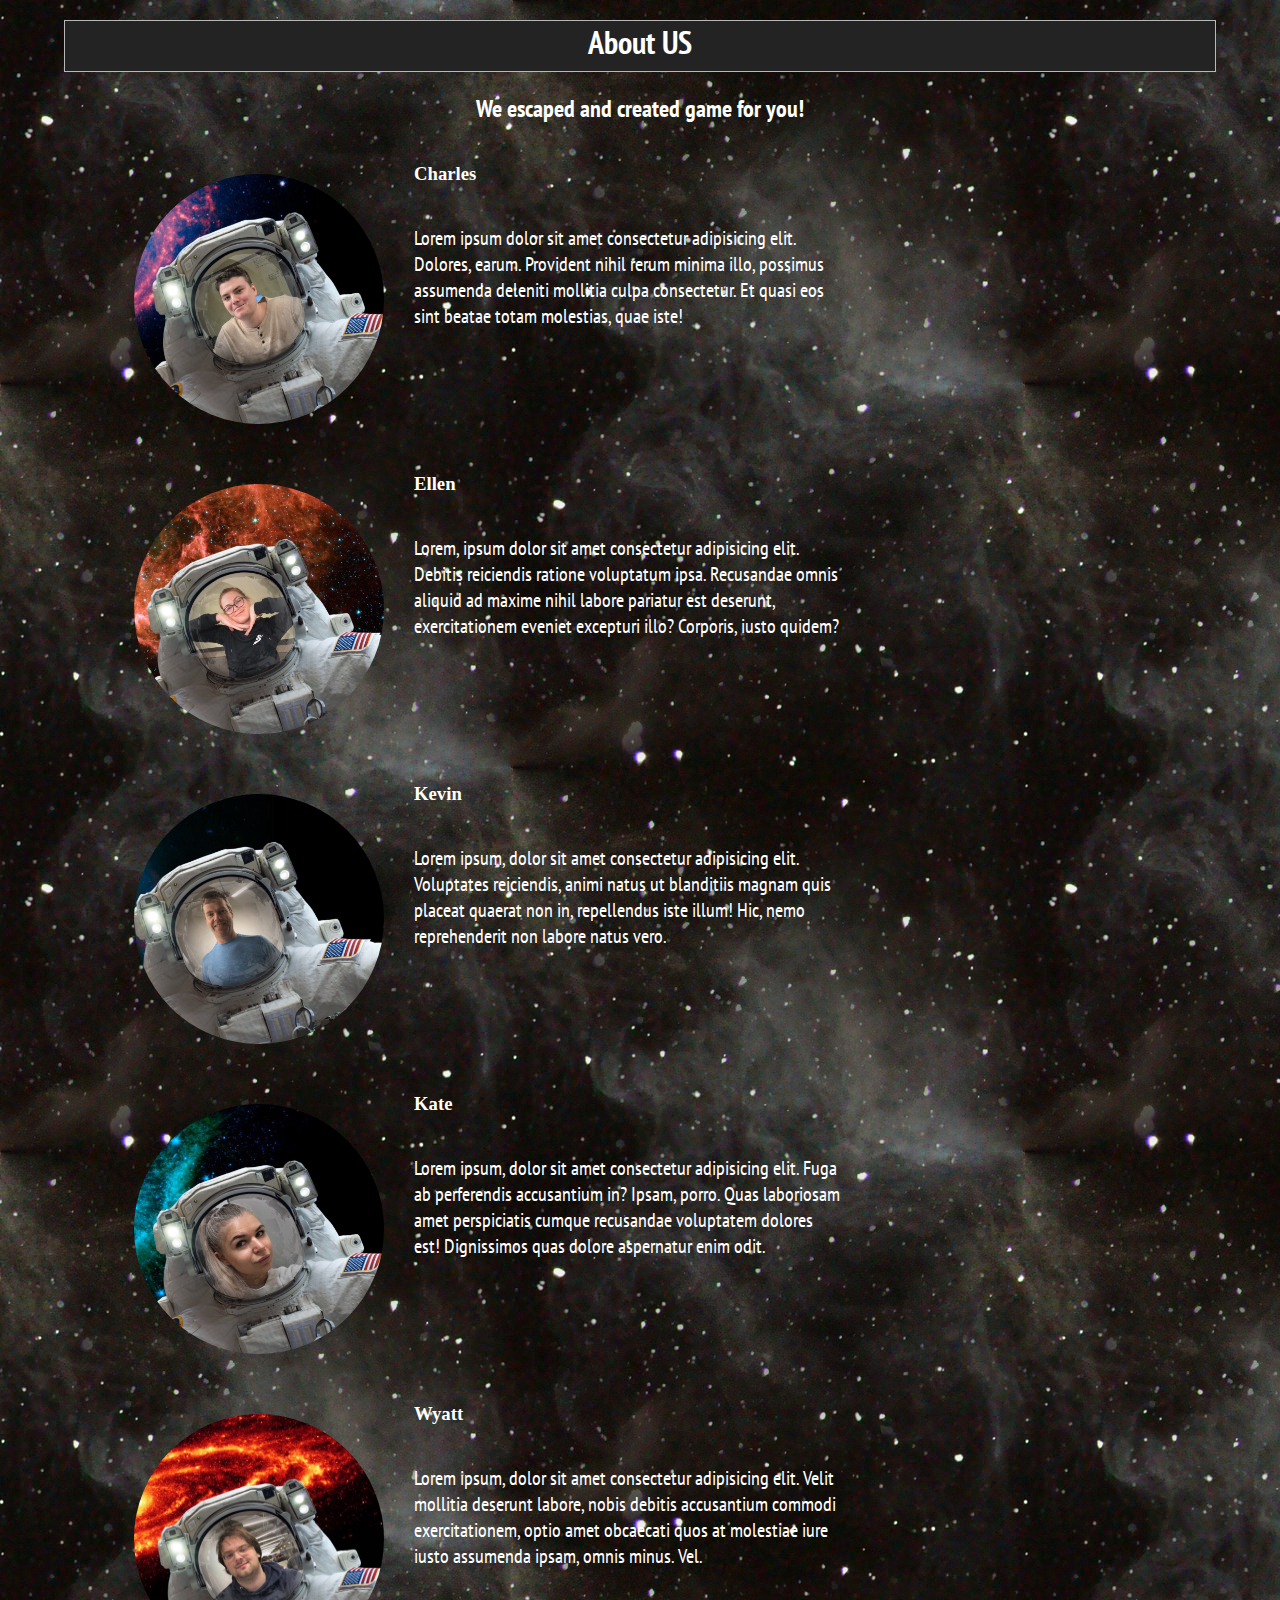
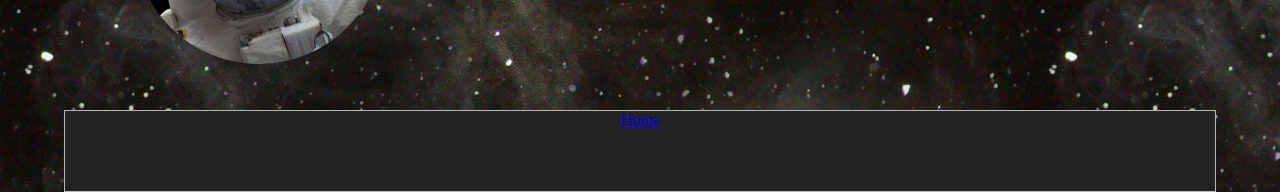
==== aboutUS.html @ b8e60b70 "changed hrefs to index across all html pages" ====
<!DOCTYPE html>
<html>
<head>
    <link rel="stylesheet" href="aboutUS.css">
    <style>
      @import url('https://fonts.googleapis.com/css?family=Amatic+SC|Anton|Athiti|Barlow|Cairo|Courgette|Dancing+Script|Fjalla+One|Kalam|Lobster|Mansalva|Modak|Montserrat+Subrayada|PT+Sans+Narrow|Pacifico|Patrick+Hand|Permanent+Marker|Wire+One|Yellowtail|Zhi+Mang+Xing&display=swap');
    </style>
  <title>About US</title>
  <div id="AboutUs">
    <h1>About US</h1>
    <h2>We escaped and created game for you!</h2>
  </div>
</head>
<ul>
  <li><img src="images/Charles.jpg" alt="Charles">
    <h3>Charles</h3>
  <p>Lorem ipsum dolor sit amet consectetur adipisicing elit. Dolores, earum. Provident nihil rerum minima illo, possimus assumenda deleniti mollitia culpa consectetur. Et quasi eos sint beatae totam molestias, quae iste!</p>
</li>
  <li><img src="images/Ellen.jpg" alt="Ellen">
    <h3>Ellen</h3>
  <p>Lorem, ipsum dolor sit amet consectetur adipisicing elit. Debitis reiciendis ratione voluptatum ipsa. Recusandae omnis aliquid ad maxime nihil labore pariatur est deserunt, exercitationem eveniet excepturi illo? Corporis, iusto quidem?</p>
</li>
  <li><img src="images/Kevin.jpg" alt="Kevin">
    <h3>Kevin</h3>
  <p>Lorem ipsum, dolor sit amet consectetur adipisicing elit. Voluptates reiciendis, animi natus ut blanditiis magnam quis placeat quaerat non in, repellendus iste illum! Hic, nemo reprehenderit non labore natus vero.</p>
</li>
  <li><img src="images/Kate.jpg" alt="Kate">
    <h3>Kate</h3>
  <p>Lorem ipsum, dolor sit amet consectetur adipisicing elit. Fuga ab perferendis accusantium in? Ipsam, porro. Quas laboriosam amet perspiciatis cumque recusandae voluptatem dolores est! Dignissimos quas dolore aspernatur enim odit.</p>
</li>
  <li><img src="images/Wyatt.jpg" alt="Wyatt">
    <h3>Wyatt</h3>
    <p>Lorem ipsum, dolor sit amet consectetur adipisicing elit. Velit mollitia deserunt labore, nobis debitis accusantium commodi exercitationem, optio amet obcaecati quos at molestiae iure iusto assumenda ipsam, omnis minus. Vel.</p>
  </li>
</ul>


<body>
  <footer><a href="index.html">Home</a></footer>
</body>
</html>
---- aboutUS.css ----
body{
  width: 90%;
  margin: 0 auto;
  background-image: url(images/space.png);
}

h1{
  text-align: center;
  border: 1px solid rgb(184, 184, 184);
  height: 50px;
  background: rgb(36, 35, 35);
  color: white;
  margin-top: 20px;
  font-family: 'PT Sans Narrow', sans-serif;
}
h2{
  color: white;
  text-align: center;
  font-family: 'PT Sans Narrow', sans-serif;
    
}
h3{
  color: white;
}
p{
  width: 60%;
  margin-top: 40px ;
  margin-left: 70px;
  color: white;
  font-size: 20px;
  font-family: 'PT Sans Narrow', sans-serif;
 
}
ul li{
  display: inline-block;
}



img{
  width: 250px;
  height: 250px;
  border-radius: 50%;
  padding: 10px;
  margin: 20px;;
  float: left;
}
img:hover{
  -webkit-transform: scale(1.3);
          transform: scale(1.3);
          -webkit-transition: 350ms;
          -webkit-transition: 550ms;
          transition: 550ms;
}


footer{
  text-align: center;
  border: 1px solid rgb(184, 184, 184);
  background-color: rgb(36, 35, 35);
  height: 80px;
  
  
}
button{
  width: 100px;
  height: 30px;
  margin: 25px auto;
  -webkit-transition: 350ms;
  transition: 350ms;
}
button:hover{
  background-color: rgb(78, 78, 78);
  color: white;
  
}
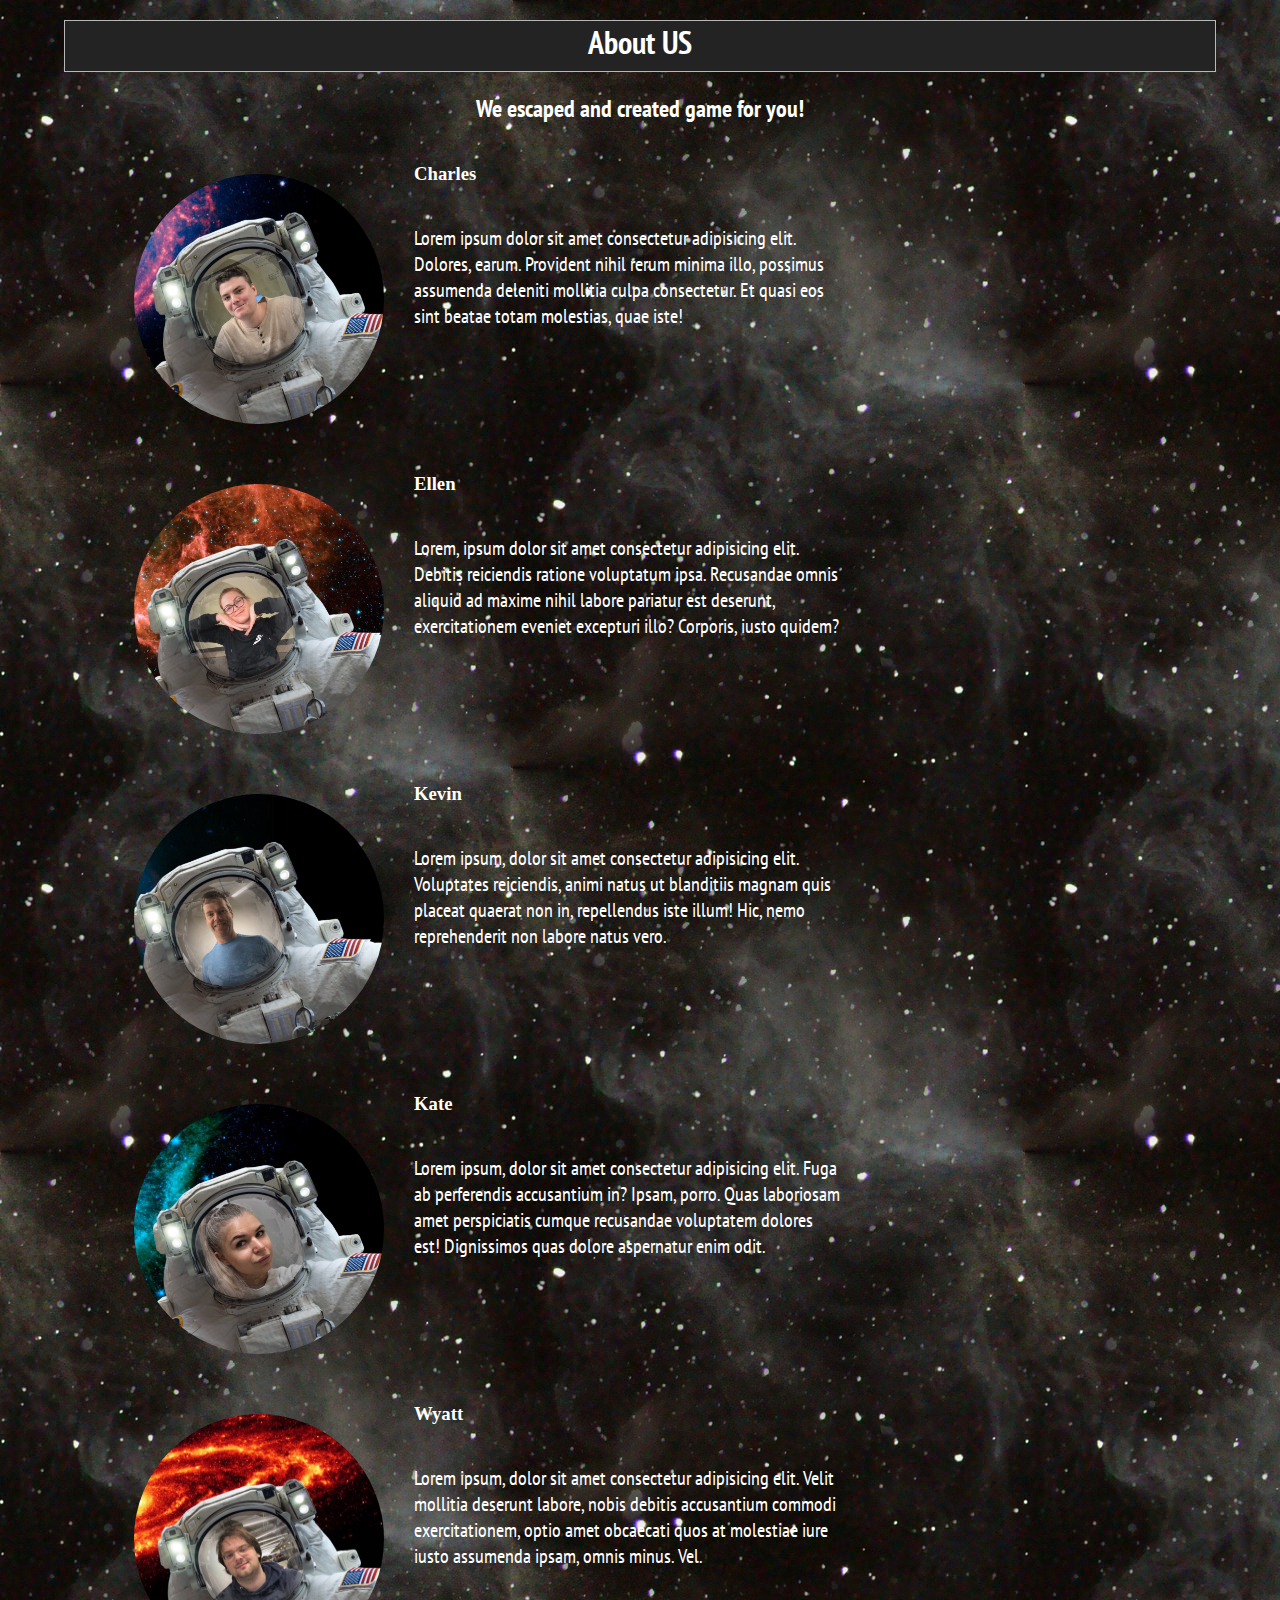
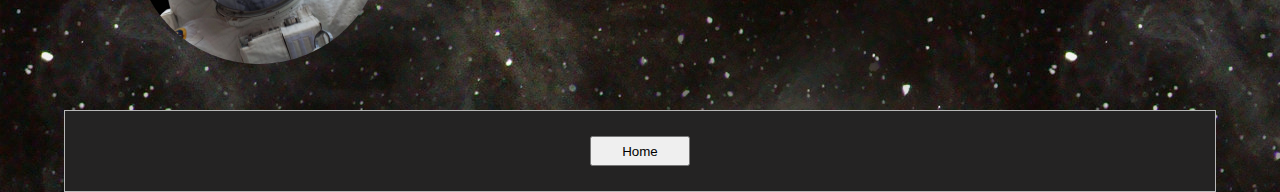
==== commit b6379c4b: "resolving merge conflicts" ====
--- a/aboutUS.html
+++ b/aboutUS.html
@@ -36,6 +36,7 @@
 
 
 <body>
-  <footer><a href="index.html">Home</a></footer>
+  <footer><a href="index.html"><button>Home</button></a></footer>
+  <script src='app.js'> </script>
 </body>
 </html>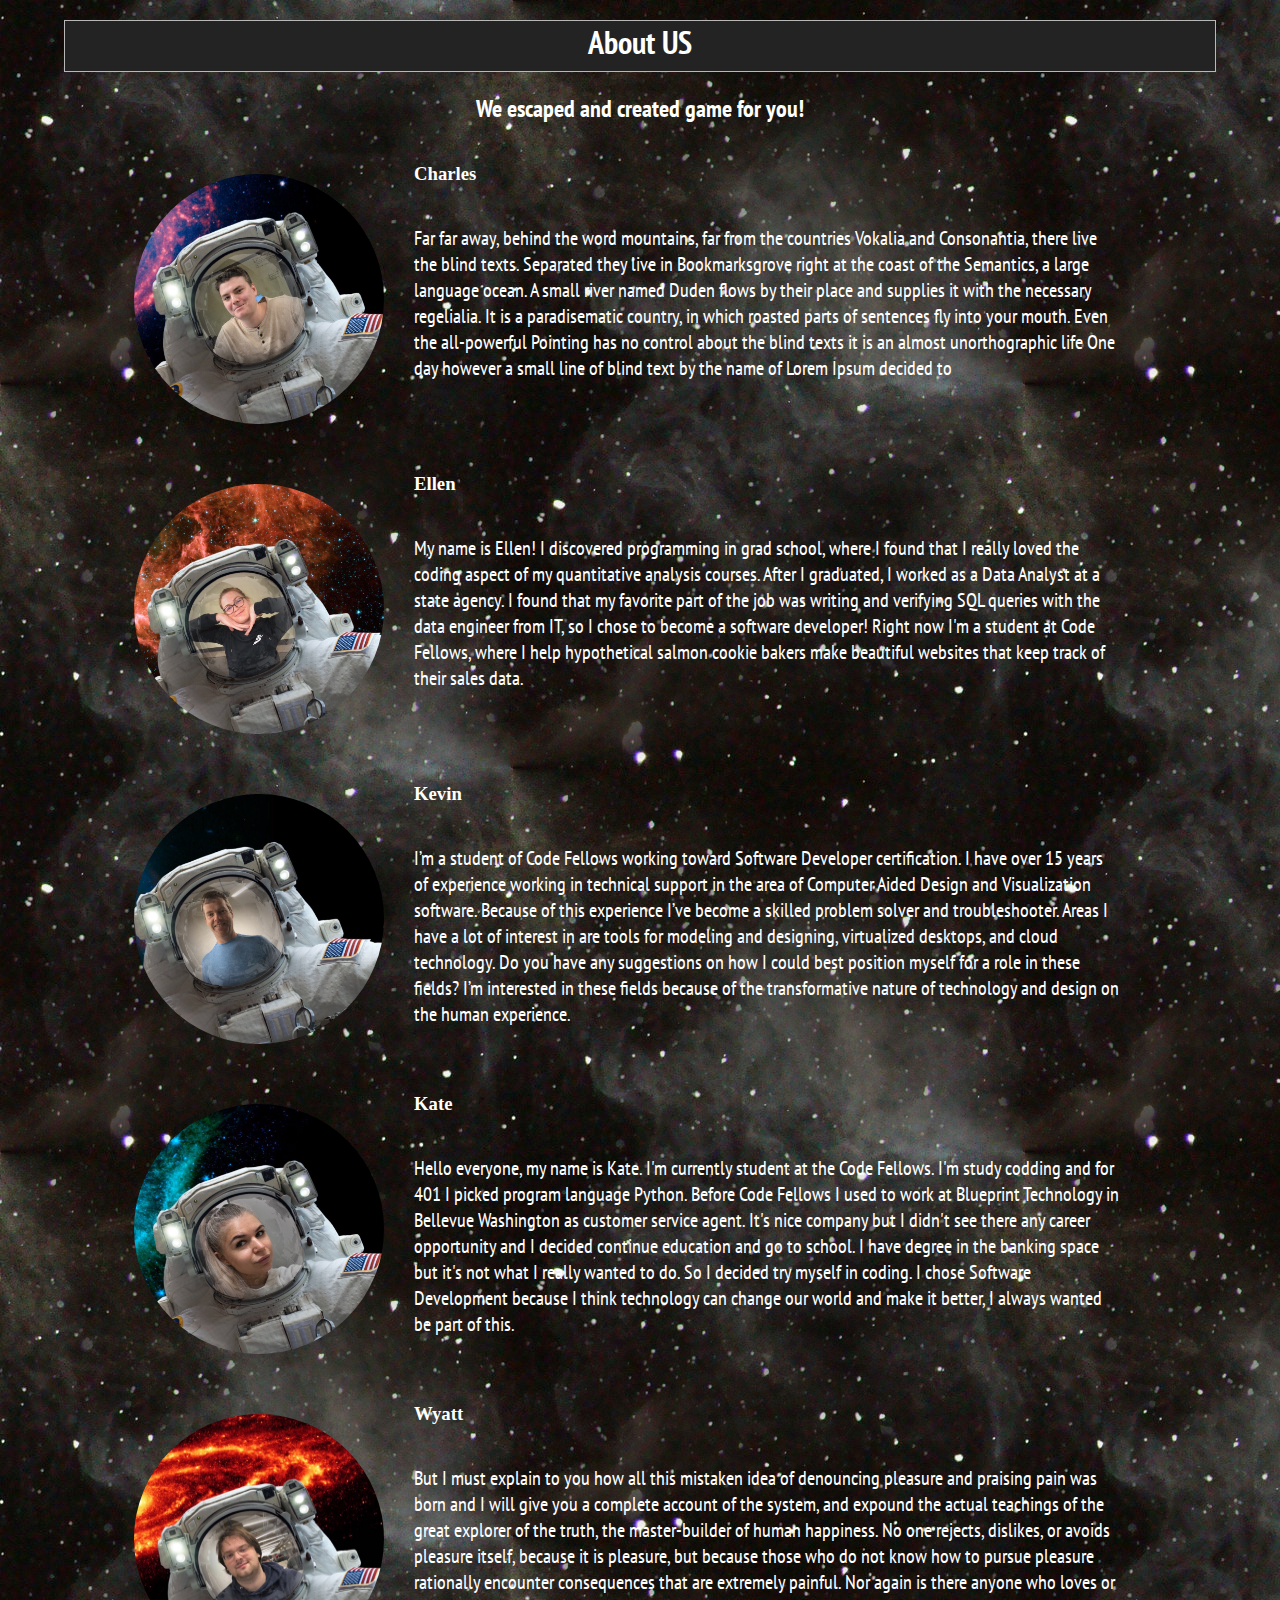
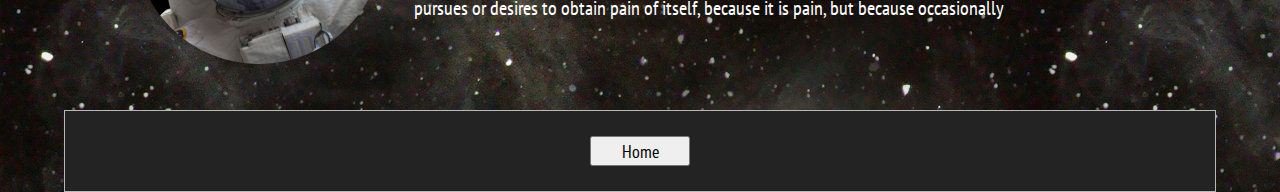
==== commit ecdfd25b: "worked on about us" ====
--- a/aboutUS.html
+++ b/aboutUS.html
@@ -6,37 +6,41 @@
       @import url('https://fonts.googleapis.com/css?family=Amatic+SC|Anton|Athiti|Barlow|Cairo|Courgette|Dancing+Script|Fjalla+One|Kalam|Lobster|Mansalva|Modak|Montserrat+Subrayada|PT+Sans+Narrow|Pacifico|Patrick+Hand|Permanent+Marker|Wire+One|Yellowtail|Zhi+Mang+Xing&display=swap');
     </style>
   <title>About US</title>
-  <div id="AboutUs">
-    <h1>About US</h1>
-    <h2>We escaped and created game for you!</h2>
-  </div>
 </head>
-<ul>
-  <li><img src="images/Charles.jpg" alt="Charles">
-    <h3>Charles</h3>
-  <p>Lorem ipsum dolor sit amet consectetur adipisicing elit. Dolores, earum. Provident nihil rerum minima illo, possimus assumenda deleniti mollitia culpa consectetur. Et quasi eos sint beatae totam molestias, quae iste!</p>
-</li>
-  <li><img src="images/Ellen.jpg" alt="Ellen">
-    <h3>Ellen</h3>
-  <p>Lorem, ipsum dolor sit amet consectetur adipisicing elit. Debitis reiciendis ratione voluptatum ipsa. Recusandae omnis aliquid ad maxime nihil labore pariatur est deserunt, exercitationem eveniet excepturi illo? Corporis, iusto quidem?</p>
-</li>
-  <li><img src="images/Kevin.jpg" alt="Kevin">
-    <h3>Kevin</h3>
-  <p>Lorem ipsum, dolor sit amet consectetur adipisicing elit. Voluptates reiciendis, animi natus ut blanditiis magnam quis placeat quaerat non in, repellendus iste illum! Hic, nemo reprehenderit non labore natus vero.</p>
-</li>
-  <li><img src="images/Kate.jpg" alt="Kate">
-    <h3>Kate</h3>
-  <p>Lorem ipsum, dolor sit amet consectetur adipisicing elit. Fuga ab perferendis accusantium in? Ipsam, porro. Quas laboriosam amet perspiciatis cumque recusandae voluptatem dolores est! Dignissimos quas dolore aspernatur enim odit.</p>
-</li>
-  <li><img src="images/Wyatt.jpg" alt="Wyatt">
-    <h3>Wyatt</h3>
-    <p>Lorem ipsum, dolor sit amet consectetur adipisicing elit. Velit mollitia deserunt labore, nobis debitis accusantium commodi exercitationem, optio amet obcaecati quos at molestiae iure iusto assumenda ipsam, omnis minus. Vel.</p>
+<body>
+  <header>
+    <div id="AboutUs">
+      <h1>About US</h1>
+      <h2>We escaped and created game for you!</h2>
+    </div>
+  </header>
+  <!-- placeholder text 100 words 1 paragraph from https://www.blindtextgenerator.com/lorem-ipsum -->
+  <ul> 
+    <li><img src="images/Charles.jpg" alt="Charles">
+      <h3>Charles</h3>
+    <p>Far far away, behind the word mountains, far from the countries Vokalia and Consonantia, there live the blind texts. Separated they live in Bookmarksgrove right at the coast of the Semantics, a large language ocean. A small river named Duden flows by their place and supplies it with the necessary regelialia. It is a paradisematic country, in which roasted parts of sentences fly into your mouth. Even the all-powerful Pointing has no control about the blind texts it is an almost unorthographic life One day however a small line of blind text by the name of Lorem Ipsum decided to</p>
   </li>
-</ul>
-
-
-<body>
+    <li><img src="images/Ellen.jpg" alt="Ellen">
+      <h3>Ellen</h3>
+    <p>My name is Ellen!  I discovered programming in grad school, where I found that I really loved the coding aspect of my quantitative analysis courses.  After I graduated, I worked as a Data Analyst at a state agency.  I found that my favorite part of the job was writing and verifying SQL queries with the data engineer from IT, so I chose to become a software developer!  Right now I'm a student at Code Fellows, where I help hypothetical salmon cookie bakers make beautiful websites that keep track of their sales data.</p>
+  </li>
+    <li><img src="images/Kevin.jpg" alt="Kevin">
+      <h3>Kevin</h3>
+    <p>I’m a student of Code Fellows working toward Software Developer certification.  I have over 15 years of experience working in technical support in the area of Computer Aided Design and Visualization software.  Because of this experience I’ve become a skilled problem solver and troubleshooter. Areas I have a lot of interest in are tools for modeling and designing, virtualized desktops, and cloud technology.  Do you have any suggestions on how I could best position myself for a role in these fields? I’m interested in these fields because of the transformative nature of technology and design on the human experience.</p>
+  </li>
+    <li><img src="images/Kate.jpg" alt="Kate">
+      <h3>Kate</h3>
+    <p>Hello everyone, my name is Kate.
+      I'm currently student at the Code Fellows. I'm study codding and for 401 I picked program language Python.
+      Before Code Fellows I used to work at Blueprint Technology in Bellevue Washington as customer service agent. It's nice company but I didn't see there any career opportunity and I decided continue education and go to school.
+      I have degree in the banking space but it's not what I really wanted to do. So I decided try myself in coding.
+      I chose Software Development because I think technology can change our world and make it better, I always wanted be part of this.</p>
+  </li>
+    <li><img src="images/Wyatt.jpg" alt="Wyatt">
+      <h3>Wyatt</h3>
+      <p>But I must explain to you how all this mistaken idea of denouncing pleasure and praising pain was born and I will give you a complete account of the system, and expound the actual teachings of the great explorer of the truth, the master-builder of human happiness. No one rejects, dislikes, or avoids pleasure itself, because it is pleasure, but because those who do not know how to pursue pleasure rationally encounter consequences that are extremely painful. Nor again is there anyone who loves or pursues or desires to obtain pain of itself, because it is pain, but because occasionally</p>
+    </li>
+  </ul>
   <footer><a href="index.html"><button>Home</button></a></footer>
-  <script src='app.js'> </script>
 </body>
 </html>--- a/aboutUS.css
+++ b/aboutUS.css
@@ -23,7 +23,7 @@
   color: white;
 }
 p{
-  width: 60%;
+  width: 85%;
   margin-top: 40px ;
   margin-left: 70px;
   color: white;
@@ -68,6 +68,8 @@
   margin: 25px auto;
   -webkit-transition: 350ms;
   transition: 350ms;
+  font-family:'PT Sans Narrow', sans-serif;
+  font-size: 18px;
 }
 button:hover{
   background-color: rgb(78, 78, 78);
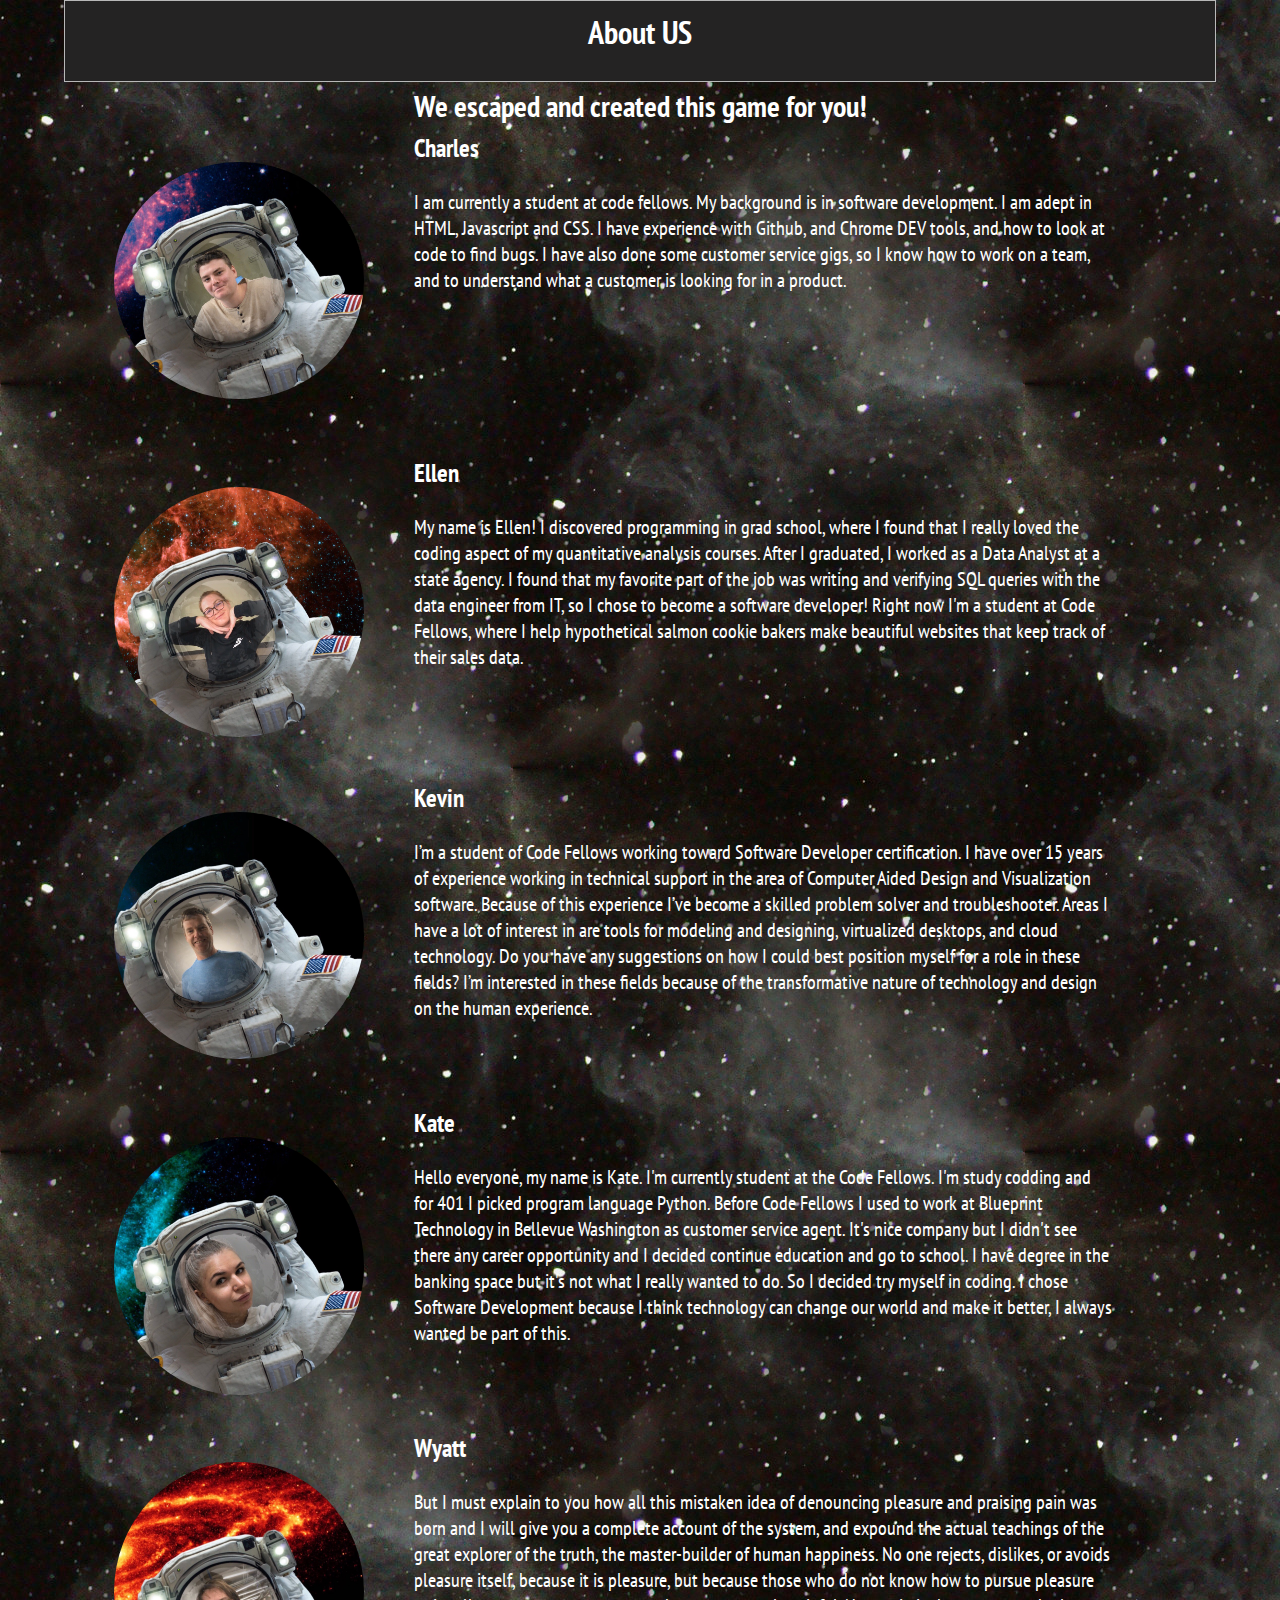
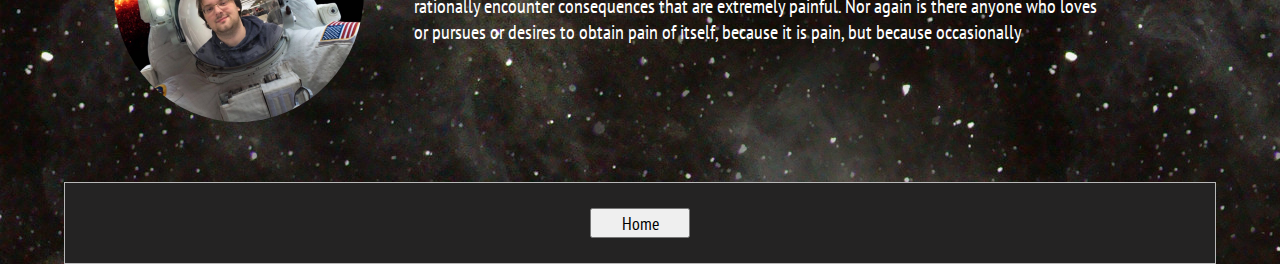
==== commit b22f23e3: "Merge pull request #72 from glasscharlie/aboutusKDb" ====
--- a/aboutUS.html
+++ b/aboutUS.html
@@ -11,36 +11,38 @@
   <header>
     <div id="AboutUs">
       <h1>About US</h1>
-      <h2>We escaped and created game for you!</h2>
+      <h2>We escaped and created this game for you!</h2>
     </div>
   </header>
   <!-- placeholder text 100 words 1 paragraph from https://www.blindtextgenerator.com/lorem-ipsum -->
-  <ul> 
-    <li><img src="images/Charles.jpg" alt="Charles">
-      <h3>Charles</h3>
-    <p>Far far away, behind the word mountains, far from the countries Vokalia and Consonantia, there live the blind texts. Separated they live in Bookmarksgrove right at the coast of the Semantics, a large language ocean. A small river named Duden flows by their place and supplies it with the necessary regelialia. It is a paradisematic country, in which roasted parts of sentences fly into your mouth. Even the all-powerful Pointing has no control about the blind texts it is an almost unorthographic life One day however a small line of blind text by the name of Lorem Ipsum decided to</p>
-  </li>
-    <li><img src="images/Ellen.jpg" alt="Ellen">
-      <h3>Ellen</h3>
-    <p>My name is Ellen!  I discovered programming in grad school, where I found that I really loved the coding aspect of my quantitative analysis courses.  After I graduated, I worked as a Data Analyst at a state agency.  I found that my favorite part of the job was writing and verifying SQL queries with the data engineer from IT, so I chose to become a software developer!  Right now I'm a student at Code Fellows, where I help hypothetical salmon cookie bakers make beautiful websites that keep track of their sales data.</p>
-  </li>
-    <li><img src="images/Kevin.jpg" alt="Kevin">
-      <h3>Kevin</h3>
-    <p>I’m a student of Code Fellows working toward Software Developer certification.  I have over 15 years of experience working in technical support in the area of Computer Aided Design and Visualization software.  Because of this experience I’ve become a skilled problem solver and troubleshooter. Areas I have a lot of interest in are tools for modeling and designing, virtualized desktops, and cloud technology.  Do you have any suggestions on how I could best position myself for a role in these fields? I’m interested in these fields because of the transformative nature of technology and design on the human experience.</p>
-  </li>
-    <li><img src="images/Kate.jpg" alt="Kate">
-      <h3>Kate</h3>
-    <p>Hello everyone, my name is Kate.
-      I'm currently student at the Code Fellows. I'm study codding and for 401 I picked program language Python.
-      Before Code Fellows I used to work at Blueprint Technology in Bellevue Washington as customer service agent. It's nice company but I didn't see there any career opportunity and I decided continue education and go to school.
-      I have degree in the banking space but it's not what I really wanted to do. So I decided try myself in coding.
-      I chose Software Development because I think technology can change our world and make it better, I always wanted be part of this.</p>
-  </li>
-    <li><img src="images/Wyatt.jpg" alt="Wyatt">
-      <h3>Wyatt</h3>
-      <p>But I must explain to you how all this mistaken idea of denouncing pleasure and praising pain was born and I will give you a complete account of the system, and expound the actual teachings of the great explorer of the truth, the master-builder of human happiness. No one rejects, dislikes, or avoids pleasure itself, because it is pleasure, but because those who do not know how to pursue pleasure rationally encounter consequences that are extremely painful. Nor again is there anyone who loves or pursues or desires to obtain pain of itself, because it is pain, but because occasionally</p>
-    </li>
-  </ul>
+  <main>
+    <section> 
+      <div>
+        <img src="images/Charles.jpg" alt="Charles">
+        <h3>Charles</h3>
+        <p>I am currently a student at code fellows. My background is in software development. I am adept in HTML, Javascript and CSS. I have experience with Github, and Chrome DEV tools, and how to look at code to find bugs. I have also done some customer service gigs, so I know how to work on a team, and to understand what a customer is looking for in a product.</p>
+      </div>
+      <div>
+        <img src="images/Ellen.jpg" alt="Ellen">
+        <h3>Ellen</h3>
+        <p>My name is Ellen!  I discovered programming in grad school, where I found that I really loved the coding aspect of my quantitative analysis courses.  After I graduated, I worked as a Data Analyst at a state agency.  I found that my favorite part of the job was writing and verifying SQL queries with the data engineer from IT, so I chose to become a software developer!  Right now I'm a student at Code Fellows, where I help hypothetical salmon cookie bakers make beautiful websites that keep track of their sales data.</p>
+      </div>
+      <div>
+        <img src="images/Kevin.jpg" alt="Kevin">
+        <h3>Kevin</h3>
+        <p>I’m a student of Code Fellows working toward Software Developer certification.  I have over 15 years of experience working in technical support in the area of Computer Aided Design and Visualization software.  Because of this experience I’ve become a skilled problem solver and troubleshooter. Areas I have a lot of interest in are tools for modeling and designing, virtualized desktops, and cloud technology.  Do you have any suggestions on how I could best position myself for a role in these fields? I’m interested in these fields because of the transformative nature of technology and design on the human experience.</p>
+      </div>
+      <div>
+        <img src="images/Kate.jpg" alt="Kate">
+        <h3>Kate</h3>
+        <p>Hello everyone, my name is Kate.  I'm currently student at the Code Fellows.  I'm study codding and for 401 I picked program language Python.  Before Code Fellows I used to work at Blueprint Technology in Bellevue Washington as customer service agent. It's nice company but I didn't see there any career opportunity and I decided continue education and go to school.  I have degree in the banking space but it's not what I really wanted to do. So I decided try myself in coding.  I chose Software Development because I think technology can change our world and make it better, I always wanted be part of this.</p>         
+      </div>
+      <div><img src="images/Wyatt.jpg" alt="Wyatt">
+        <h3>Wyatt</h3>
+        <p>But I must explain to you how all this mistaken idea of denouncing pleasure and praising pain was born and I will give you a complete account of the system, and expound the actual teachings of the great explorer of the truth, the master-builder of human happiness. No one rejects, dislikes, or avoids pleasure itself, because it is pleasure, but because those who do not know how to pursue pleasure rationally encounter consequences that are extremely painful. Nor again is there anyone who loves or pursues or desires to obtain pain of itself, because it is pain, but because occasionally</p>
+      </div>
+    </section>
+  </main>
   <footer><a href="index.html"><button>Home</button></a></footer>
 </body>
 </html>--- a/aboutUS.css
+++ b/aboutUS.css
@@ -2,65 +2,64 @@
   width: 90%;
   margin: 0 auto;
   background-image: url(images/space.png);
+  color: white;
+  font-family: 'PT Sans Narrow', sans-serif;
 }
-
+main {
+  height: 1650px;
+}
+div {
+  height: 300px;
+}
+header {
+  text-align: center;
+  border: 1px solid rgb(184, 184, 184);
+  background-color: rgb(36, 35, 35);
+  height: 80px;
+  margin-bottom: 30px;
+}
 h1{
   text-align: center;
-  border: 1px solid rgb(184, 184, 184);
   height: 50px;
   background: rgb(36, 35, 35);
-  color: white;
-  margin-top: 20px;
-  font-family: 'PT Sans Narrow', sans-serif;
+  margin-top: 10px;
+  
 }
 h2{
-  color: white;
   text-align: center;
-  font-family: 'PT Sans Narrow', sans-serif;
-    
+  font-size: 30px;
+  margin-bottom: 30px;
 }
-h3{
-  color: white;
+h3 {
+  font-size: 25px;
+}
+section {
+  margin-top: 50px;
 }
 p{
   width: 85%;
-  margin-top: 40px ;
+  margin-top: 10px;
   margin-left: 70px;
-  color: white;
   font-size: 20px;
-  font-family: 'PT Sans Narrow', sans-serif;
- 
 }
-ul li{
-  display: inline-block;
-}
-
-
-
 img{
   width: 250px;
-  height: 250px;
   border-radius: 50%;
   padding: 10px;
-  margin: 20px;;
+  margin: 20px 40px;
   float: left;
 }
 img:hover{
   -webkit-transform: scale(1.3);
-          transform: scale(1.3);
-          -webkit-transition: 350ms;
-          -webkit-transition: 550ms;
-          transition: 550ms;
+  transform: scale(1.3);
+  -webkit-transition: 550ms;
+  transition: 550ms;
 }
-
-
 footer{
   text-align: center;
   border: 1px solid rgb(184, 184, 184);
   background-color: rgb(36, 35, 35);
   height: 80px;
-  
-  
 }
 button{
   width: 100px;
@@ -73,6 +72,4 @@
 }
 button:hover{
   background-color: rgb(78, 78, 78);
-  color: white;
-  
-}+}
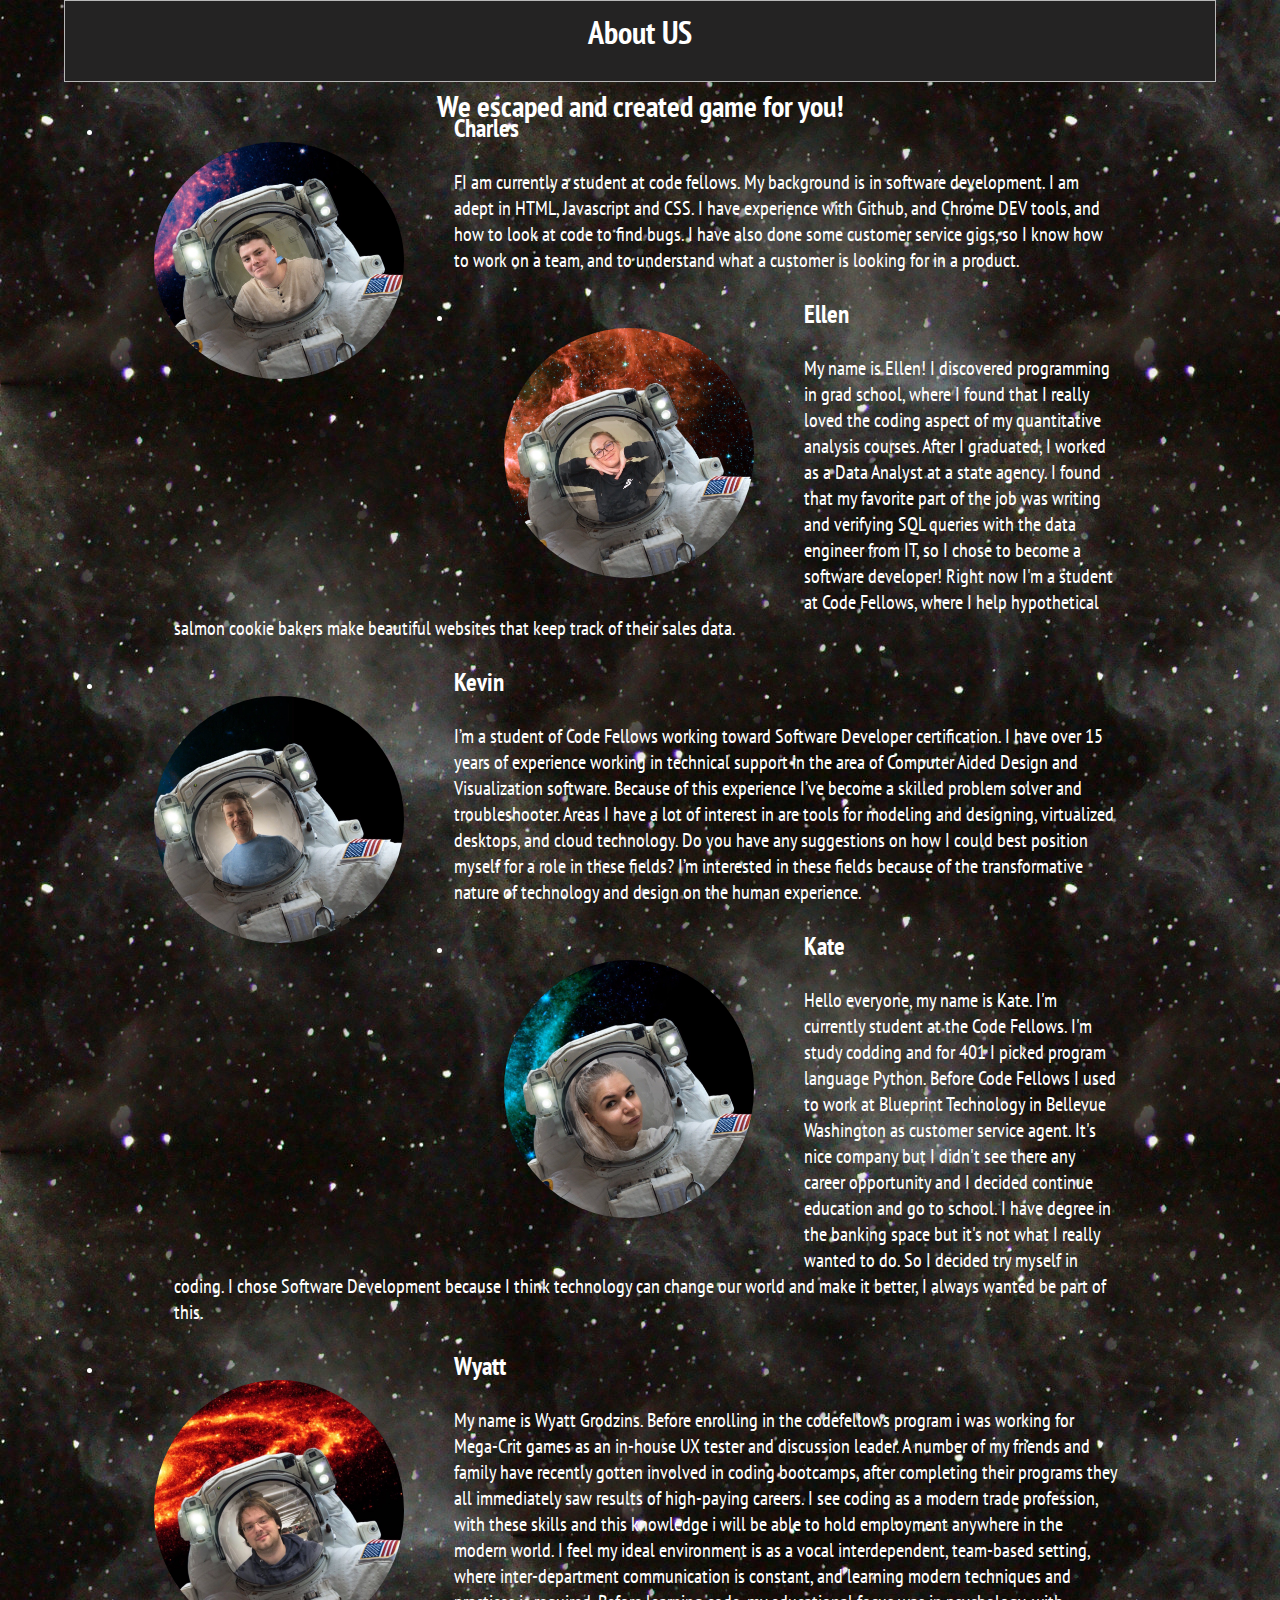
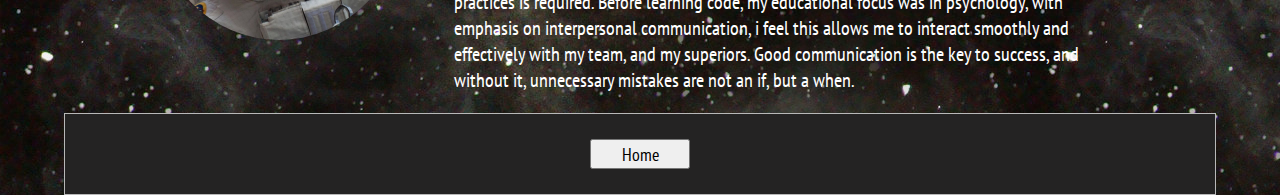
==== commit b4217984: "add wyatt and charlie text to about us" ====
--- a/aboutUS.html
+++ b/aboutUS.html
@@ -11,38 +11,41 @@
   <header>
     <div id="AboutUs">
       <h1>About US</h1>
-      <h2>We escaped and created this game for you!</h2>
+      <h2>We escaped and created game for you!</h2>
     </div>
   </header>
   <!-- placeholder text 100 words 1 paragraph from https://www.blindtextgenerator.com/lorem-ipsum -->
-  <main>
-    <section> 
-      <div>
-        <img src="images/Charles.jpg" alt="Charles">
-        <h3>Charles</h3>
-        <p>I am currently a student at code fellows. My background is in software development. I am adept in HTML, Javascript and CSS. I have experience with Github, and Chrome DEV tools, and how to look at code to find bugs. I have also done some customer service gigs, so I know how to work on a team, and to understand what a customer is looking for in a product.</p>
-      </div>
-      <div>
-        <img src="images/Ellen.jpg" alt="Ellen">
-        <h3>Ellen</h3>
-        <p>My name is Ellen!  I discovered programming in grad school, where I found that I really loved the coding aspect of my quantitative analysis courses.  After I graduated, I worked as a Data Analyst at a state agency.  I found that my favorite part of the job was writing and verifying SQL queries with the data engineer from IT, so I chose to become a software developer!  Right now I'm a student at Code Fellows, where I help hypothetical salmon cookie bakers make beautiful websites that keep track of their sales data.</p>
-      </div>
-      <div>
-        <img src="images/Kevin.jpg" alt="Kevin">
-        <h3>Kevin</h3>
-        <p>I’m a student of Code Fellows working toward Software Developer certification.  I have over 15 years of experience working in technical support in the area of Computer Aided Design and Visualization software.  Because of this experience I’ve become a skilled problem solver and troubleshooter. Areas I have a lot of interest in are tools for modeling and designing, virtualized desktops, and cloud technology.  Do you have any suggestions on how I could best position myself for a role in these fields? I’m interested in these fields because of the transformative nature of technology and design on the human experience.</p>
-      </div>
-      <div>
-        <img src="images/Kate.jpg" alt="Kate">
-        <h3>Kate</h3>
-        <p>Hello everyone, my name is Kate.  I'm currently student at the Code Fellows.  I'm study codding and for 401 I picked program language Python.  Before Code Fellows I used to work at Blueprint Technology in Bellevue Washington as customer service agent. It's nice company but I didn't see there any career opportunity and I decided continue education and go to school.  I have degree in the banking space but it's not what I really wanted to do. So I decided try myself in coding.  I chose Software Development because I think technology can change our world and make it better, I always wanted be part of this.</p>         
-      </div>
-      <div><img src="images/Wyatt.jpg" alt="Wyatt">
-        <h3>Wyatt</h3>
-        <p>But I must explain to you how all this mistaken idea of denouncing pleasure and praising pain was born and I will give you a complete account of the system, and expound the actual teachings of the great explorer of the truth, the master-builder of human happiness. No one rejects, dislikes, or avoids pleasure itself, because it is pleasure, but because those who do not know how to pursue pleasure rationally encounter consequences that are extremely painful. Nor again is there anyone who loves or pursues or desires to obtain pain of itself, because it is pain, but because occasionally</p>
-      </div>
-    </section>
-  </main>
+  <ul> 
+    <li><img src="images/Charles.jpg" alt="Charles">
+      <h3>Charles</h3>
+    <p>FI am currently a student at code fellows. My background is in software development. I am adept in HTML, Javascript and CSS. I have experience with Github, and Chrome DEV tools, and how to look at code to find bugs. I have also done some customer service gigs, so I know how to work on a team, and to understand what a customer is looking for in a product.</p>
+  </li>
+    <li><img src="images/Ellen.jpg" alt="Ellen">
+      <h3>Ellen</h3>
+    <p>My name is Ellen!  I discovered programming in grad school, where I found that I really loved the coding aspect of my quantitative analysis courses.  After I graduated, I worked as a Data Analyst at a state agency.  I found that my favorite part of the job was writing and verifying SQL queries with the data engineer from IT, so I chose to become a software developer!  Right now I'm a student at Code Fellows, where I help hypothetical salmon cookie bakers make beautiful websites that keep track of their sales data.</p>
+  </li>
+    <li><img src="images/Kevin.jpg" alt="Kevin">
+      <h3>Kevin</h3>
+    <p>I’m a student of Code Fellows working toward Software Developer certification.  I have over 15 years of experience working in technical support in the area of Computer Aided Design and Visualization software.  Because of this experience I’ve become a skilled problem solver and troubleshooter. Areas I have a lot of interest in are tools for modeling and designing, virtualized desktops, and cloud technology.  Do you have any suggestions on how I could best position myself for a role in these fields? I’m interested in these fields because of the transformative nature of technology and design on the human experience.</p>
+  </li>
+    <li><img src="images/Kate.jpg" alt="Kate">
+      <h3>Kate</h3>
+    <p>Hello everyone, my name is Kate.
+      I'm currently student at the Code Fellows. I'm study codding and for 401 I picked program language Python.
+      Before Code Fellows I used to work at Blueprint Technology in Bellevue Washington as customer service agent. It's nice company but I didn't see there any career opportunity and I decided continue education and go to school.
+      I have degree in the banking space but it's not what I really wanted to do. So I decided try myself in coding.
+      I chose Software Development because I think technology can change our world and make it better, I always wanted be part of this.</p>
+  </li>
+    <li><img src="images/Wyatt.jpg" alt="Wyatt">
+      <h3>Wyatt</h3>
+      <p>My name is Wyatt Grodzins. 
+          Before enrolling in the codefellows program i was working for Mega-Crit games as an in-house UX tester and discussion leader.
+          A number of my friends and family have recently gotten involved in coding bootcamps, after completing their programs they all immediately saw results of high-paying careers. 
+          I see coding as a modern trade profession, with these skills and this knowledge i will be able to hold employment anywhere in the modern world. 
+          I feel my ideal environment is as a vocal interdependent,  team-based setting, where inter-department communication is constant, and learning modern techniques and practices is required. 
+          Before learning code, my educational focus was in psychology, with emphasis on interpersonal communication, i feel this allows me to interact smoothly and effectively with my team, and my superiors. Good communication is the key to success, and without it, unnecessary mistakes are not an if, but a when.</p>
+    </li>
+  </ul>
   <footer><a href="index.html"><button>Home</button></a></footer>
 </body>
 </html>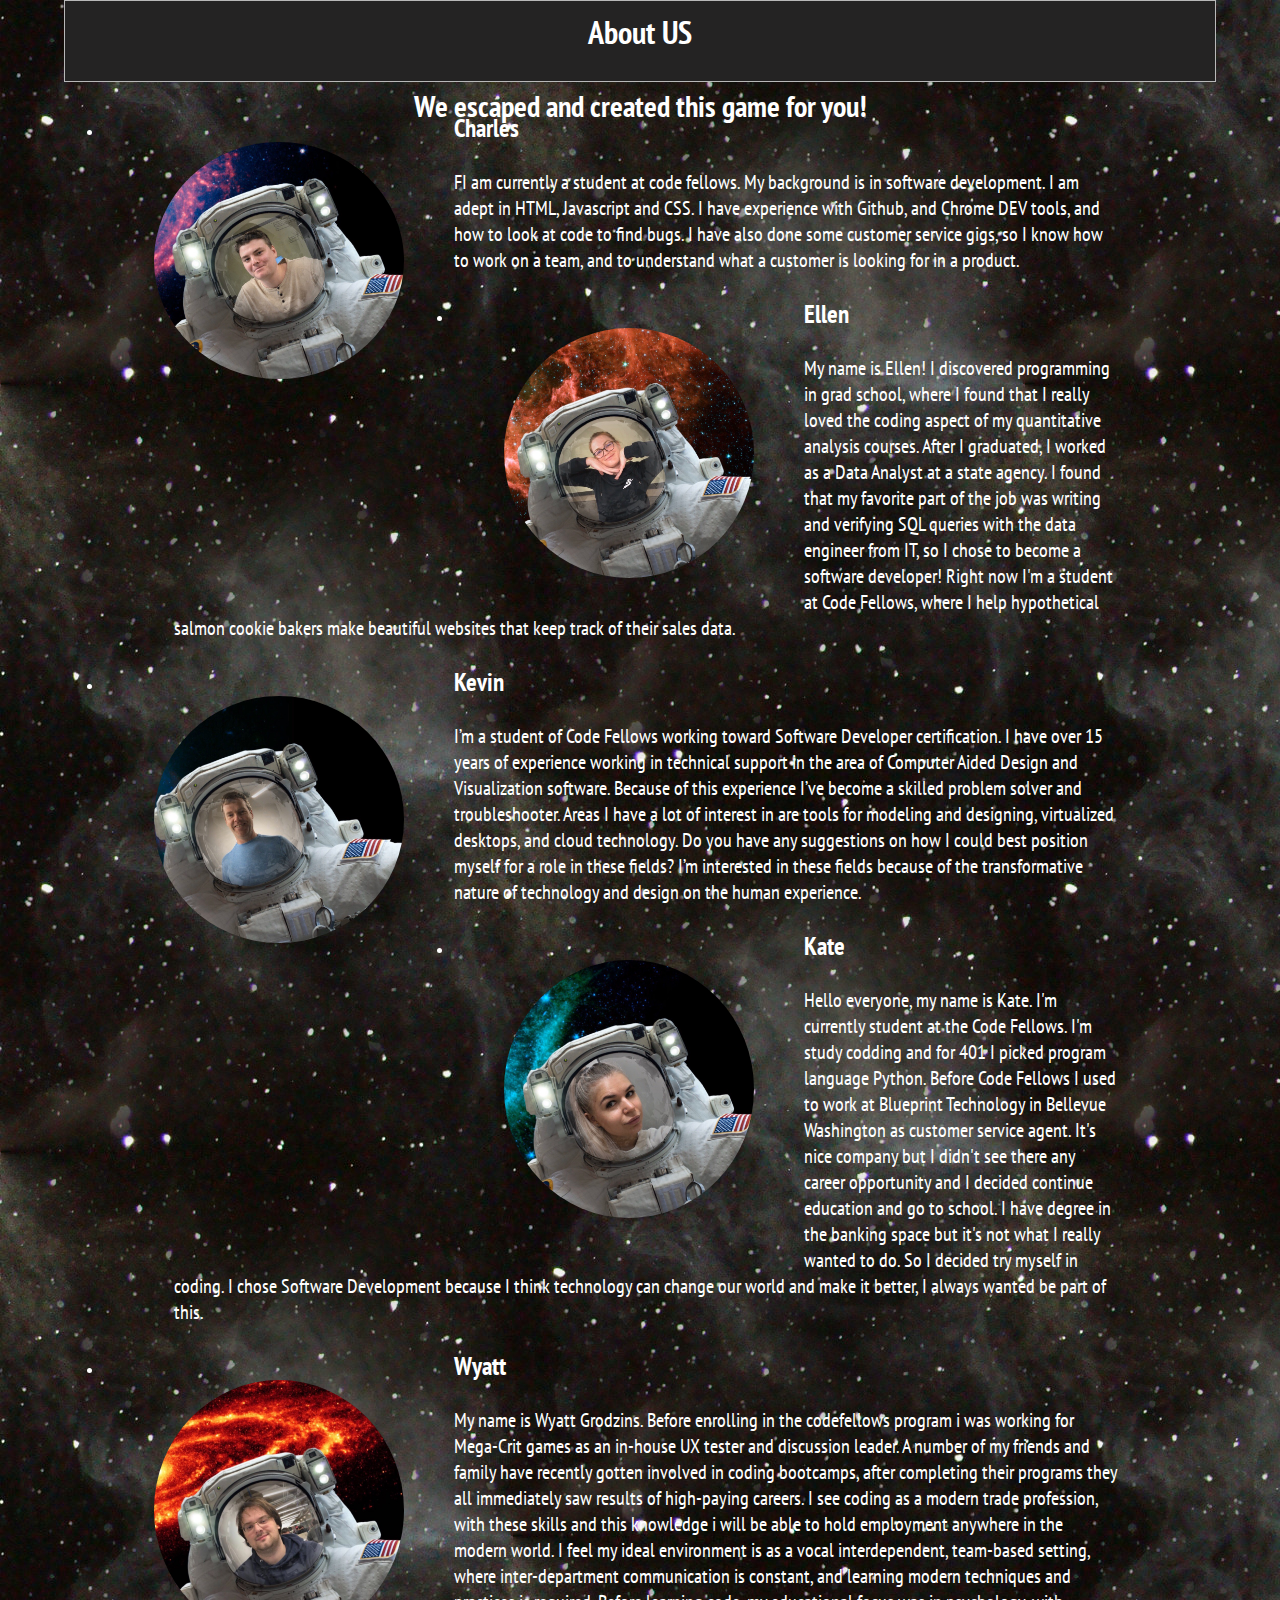
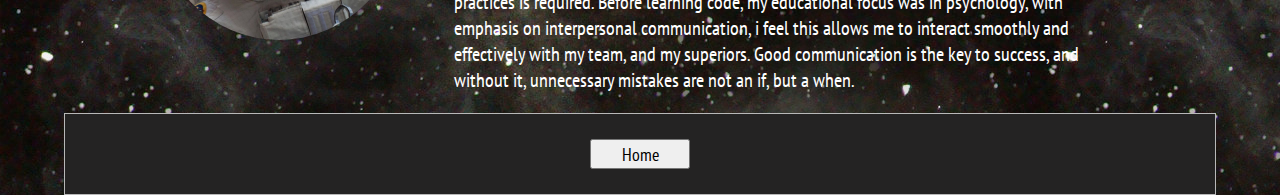
==== commit 789c73fa: "Merge branch 'master' into aboutusKDc" ====
--- a/aboutUS.html
+++ b/aboutUS.html
@@ -11,7 +11,7 @@
   <header>
     <div id="AboutUs">
       <h1>About US</h1>
-      <h2>We escaped and created game for you!</h2>
+      <h2>We escaped and created this game for you!</h2>
     </div>
   </header>
   <!-- placeholder text 100 words 1 paragraph from https://www.blindtextgenerator.com/lorem-ipsum -->
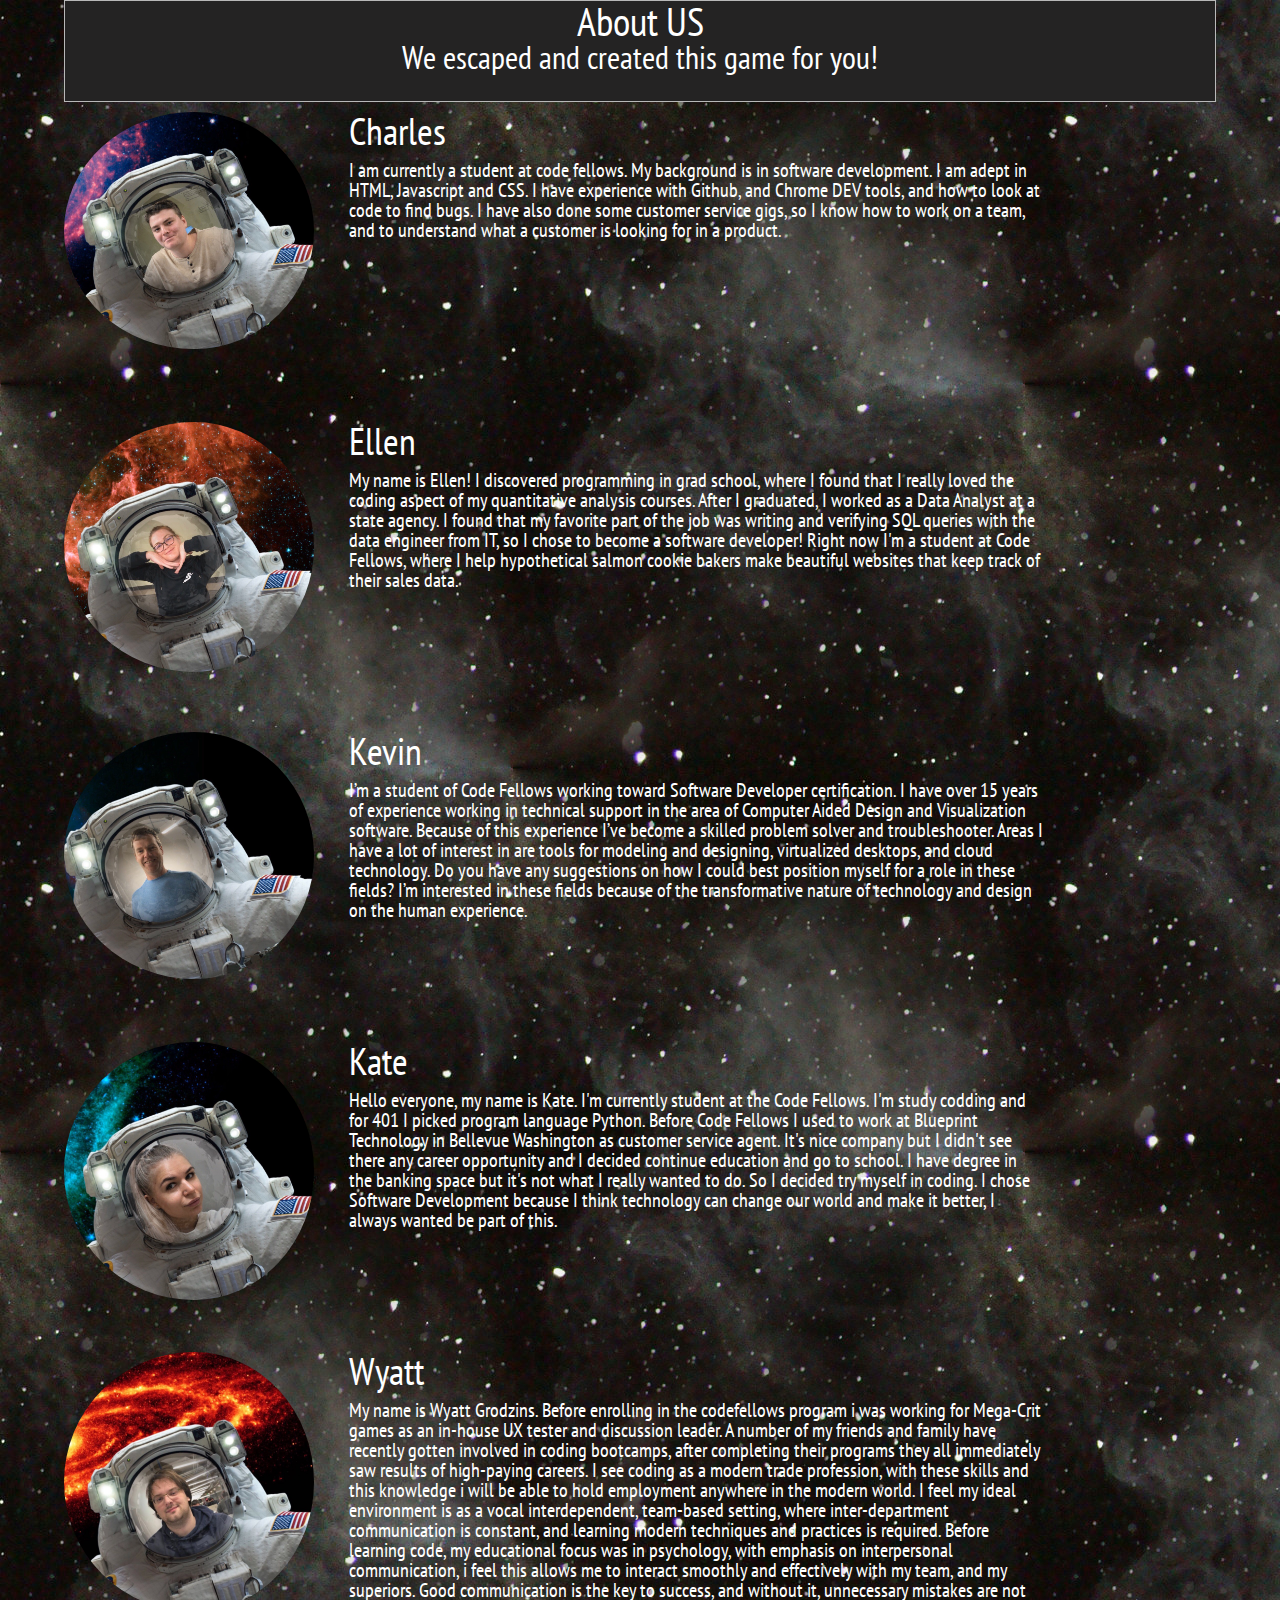
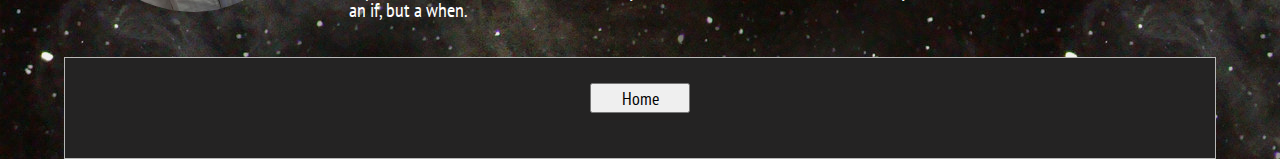
==== commit c67841dc: "Merge pull request #80 from glasscharlie/aboutAni" ====
--- a/aboutUS.html
+++ b/aboutUS.html
@@ -1,6 +1,7 @@
 <!DOCTYPE html>
 <html>
 <head>
+    <link rel="stylesheet" href="reset.css">
     <link rel="stylesheet" href="aboutUS.css">
     <style>
       @import url('https://fonts.googleapis.com/css?family=Amatic+SC|Anton|Athiti|Barlow|Cairo|Courgette|Dancing+Script|Fjalla+One|Kalam|Lobster|Mansalva|Modak|Montserrat+Subrayada|PT+Sans+Narrow|Pacifico|Patrick+Hand|Permanent+Marker|Wire+One|Yellowtail|Zhi+Mang+Xing&display=swap');
@@ -15,37 +16,52 @@
     </div>
   </header>
   <!-- placeholder text 100 words 1 paragraph from https://www.blindtextgenerator.com/lorem-ipsum -->
-  <ul> 
-    <li><img src="images/Charles.jpg" alt="Charles">
+  <section> 
+    <div class="devs">
+      <img src="images/Charles.jpg" alt="Charles">
       <h3>Charles</h3>
-    <p>FI am currently a student at code fellows. My background is in software development. I am adept in HTML, Javascript and CSS. I have experience with Github, and Chrome DEV tools, and how to look at code to find bugs. I have also done some customer service gigs, so I know how to work on a team, and to understand what a customer is looking for in a product.</p>
-  </li>
-    <li><img src="images/Ellen.jpg" alt="Ellen">
+      <p>
+        I am currently a student at code fellows. My background is in software development. I am adept in HTML, Javascript and CSS. I have experience with Github, and Chrome DEV tools, and how to look at code to find bugs. I have also done some customer service gigs, so I know how to work on a team, and to understand what a customer is looking for in a product.
+      </p>
+    </div>
+    <div class="devs">
+      <img src="images/Ellen.jpg" alt="Ellen">
       <h3>Ellen</h3>
-    <p>My name is Ellen!  I discovered programming in grad school, where I found that I really loved the coding aspect of my quantitative analysis courses.  After I graduated, I worked as a Data Analyst at a state agency.  I found that my favorite part of the job was writing and verifying SQL queries with the data engineer from IT, so I chose to become a software developer!  Right now I'm a student at Code Fellows, where I help hypothetical salmon cookie bakers make beautiful websites that keep track of their sales data.</p>
-  </li>
-    <li><img src="images/Kevin.jpg" alt="Kevin">
+      <p>
+        My name is Ellen!  I discovered programming in grad school, where I found that I really loved the coding aspect of my quantitative analysis courses.  After I graduated, I worked as a Data Analyst at a state agency.  I found that my favorite part of the job was writing and verifying SQL queries with the data engineer from IT, so I chose to become a software developer!  Right now I'm a student at Code Fellows, where I help hypothetical salmon cookie bakers make beautiful websites that keep track of their sales data.
+      </p>
+    </div>
+    <div class="devs">
+      <img src="images/Kevin.jpg" alt="Kevin">
       <h3>Kevin</h3>
-    <p>I’m a student of Code Fellows working toward Software Developer certification.  I have over 15 years of experience working in technical support in the area of Computer Aided Design and Visualization software.  Because of this experience I’ve become a skilled problem solver and troubleshooter. Areas I have a lot of interest in are tools for modeling and designing, virtualized desktops, and cloud technology.  Do you have any suggestions on how I could best position myself for a role in these fields? I’m interested in these fields because of the transformative nature of technology and design on the human experience.</p>
-  </li>
-    <li><img src="images/Kate.jpg" alt="Kate">
+      <p>
+        I’m a student of Code Fellows working toward Software Developer certification.  I have over 15 years of experience working in technical support in the area of Computer Aided Design and Visualization software.  Because of this experience I’ve become a skilled problem solver and troubleshooter. Areas I have a lot of interest in are tools for modeling and designing, virtualized desktops, and cloud technology.  Do you have any suggestions on how I could best position myself for a role in these fields? I’m interested in these fields because of the transformative nature of technology and design on the human experience.
+      </p>
+    </div>
+    <div class="devs">
+      <img src="images/Kate.jpg" alt="Kate">
       <h3>Kate</h3>
-    <p>Hello everyone, my name is Kate.
-      I'm currently student at the Code Fellows. I'm study codding and for 401 I picked program language Python.
-      Before Code Fellows I used to work at Blueprint Technology in Bellevue Washington as customer service agent. It's nice company but I didn't see there any career opportunity and I decided continue education and go to school.
-      I have degree in the banking space but it's not what I really wanted to do. So I decided try myself in coding.
-      I chose Software Development because I think technology can change our world and make it better, I always wanted be part of this.</p>
-  </li>
-    <li><img src="images/Wyatt.jpg" alt="Wyatt">
+      <p>
+        Hello everyone, my name is Kate.
+        I'm currently student at the Code Fellows. I'm study codding and for 401 I picked program language Python.
+        Before Code Fellows I used to work at Blueprint Technology in Bellevue Washington as customer service agent. It's nice company but I didn't see there any career opportunity and I decided continue education and go to school.
+        I have degree in the banking space but it's not what I really wanted to do. So I decided try myself in coding.
+        I chose Software Development because I think technology can change our world and make it better, I always wanted be part of this. 
+      </p>
+    </div>
+    <div class="devs">
+      <img src="images/Wyatt.jpg" alt="Wyatt">
       <h3>Wyatt</h3>
-      <p>My name is Wyatt Grodzins. 
-          Before enrolling in the codefellows program i was working for Mega-Crit games as an in-house UX tester and discussion leader.
-          A number of my friends and family have recently gotten involved in coding bootcamps, after completing their programs they all immediately saw results of high-paying careers. 
-          I see coding as a modern trade profession, with these skills and this knowledge i will be able to hold employment anywhere in the modern world. 
-          I feel my ideal environment is as a vocal interdependent,  team-based setting, where inter-department communication is constant, and learning modern techniques and practices is required. 
-          Before learning code, my educational focus was in psychology, with emphasis on interpersonal communication, i feel this allows me to interact smoothly and effectively with my team, and my superiors. Good communication is the key to success, and without it, unnecessary mistakes are not an if, but a when.</p>
-    </li>
-  </ul>
+      <p>
+        My name is Wyatt Grodzins. 
+        Before enrolling in the codefellows program i was working for Mega-Crit games as an in-house UX tester and discussion leader.
+        A number of my friends and family have recently gotten involved in coding bootcamps, after completing their programs they all immediately saw results of high-paying careers. 
+        I see coding as a modern trade profession, with these skills and this knowledge i will be able to hold employment anywhere in the modern world.
+        I feel my ideal environment is as a vocal interdependent,  team-based setting, where inter-department communication is constant, and learning modern techniques and practices is required.
+        Before learning code, my educational focus was in psychology, with emphasis on interpersonal communication, i feel this allows me to interact smoothly and effectively with my team, and my superiors. Good communication is the key to success, and without it, unnecessary mistakes are not an if, but a when.
+      </p>
+    </div>
+  </section>
   <footer><a href="index.html"><button>Home</button></a></footer>
 </body>
 </html>--- a/aboutUS.css
+++ b/aboutUS.css
@@ -6,48 +6,65 @@
   font-family: 'PT Sans Narrow', sans-serif;
 }
 main {
-  height: 1650px;
+  height: 1500px;
 }
-div {
+div.devs {
   height: 300px;
+  margin-bottom: 5px;
+  animation: bounceIn 2s;
 }
 header {
   text-align: center;
   border: 1px solid rgb(184, 184, 184);
   background-color: rgb(36, 35, 35);
-  height: 80px;
-  margin-bottom: 30px;
+  height: 100px;
 }
 h1{
   text-align: center;
-  height: 50px;
-  background: rgb(36, 35, 35);
-  margin-top: 10px;
-  
+  font-size: 40px;
+  /* background: rgb(36, 35, 35); */
+}
+@keyframes bounceIn {
+  0% {
+    transform: scale(0.5);
+    opacity: 0;
+  }
+  60% {
+    transform: scale(1.1);
+    opacity: 1;
+  }
+  100% {
+    transform: scale(1);
+  }
 }
 h2{
   text-align: center;
-  font-size: 30px;
-  margin-bottom: 30px;
+  font-size: 32px;
+  /* margin-bottom: 10px; */
 }
 h3 {
-  font-size: 25px;
+  font-size: 38px;
+  margin-top: 10px;
 }
 section {
-  margin-top: 50px;
+  margin-top: 5px;
 }
 p{
   width: 85%;
   margin-top: 10px;
-  margin-left: 70px;
+  /* padding-left: 70px; */
+  /* margin-left: 70px; */
   font-size: 20px;
 }
 img{
   width: 250px;
   border-radius: 50%;
-  padding: 10px;
-  margin: 20px 40px;
+  /* padding: 10px; */
+  /* margin: 30px 40px; */
+  /* scroll-margin-right: 20px; */
   float: left;
+  margin-right: 25px;
+  padding-right: 10px;
 }
 img:hover{
   -webkit-transform: scale(1.3);
@@ -59,7 +76,7 @@
   text-align: center;
   border: 1px solid rgb(184, 184, 184);
   background-color: rgb(36, 35, 35);
-  height: 80px;
+  height: 100px;
 }
 button{
   width: 100px;
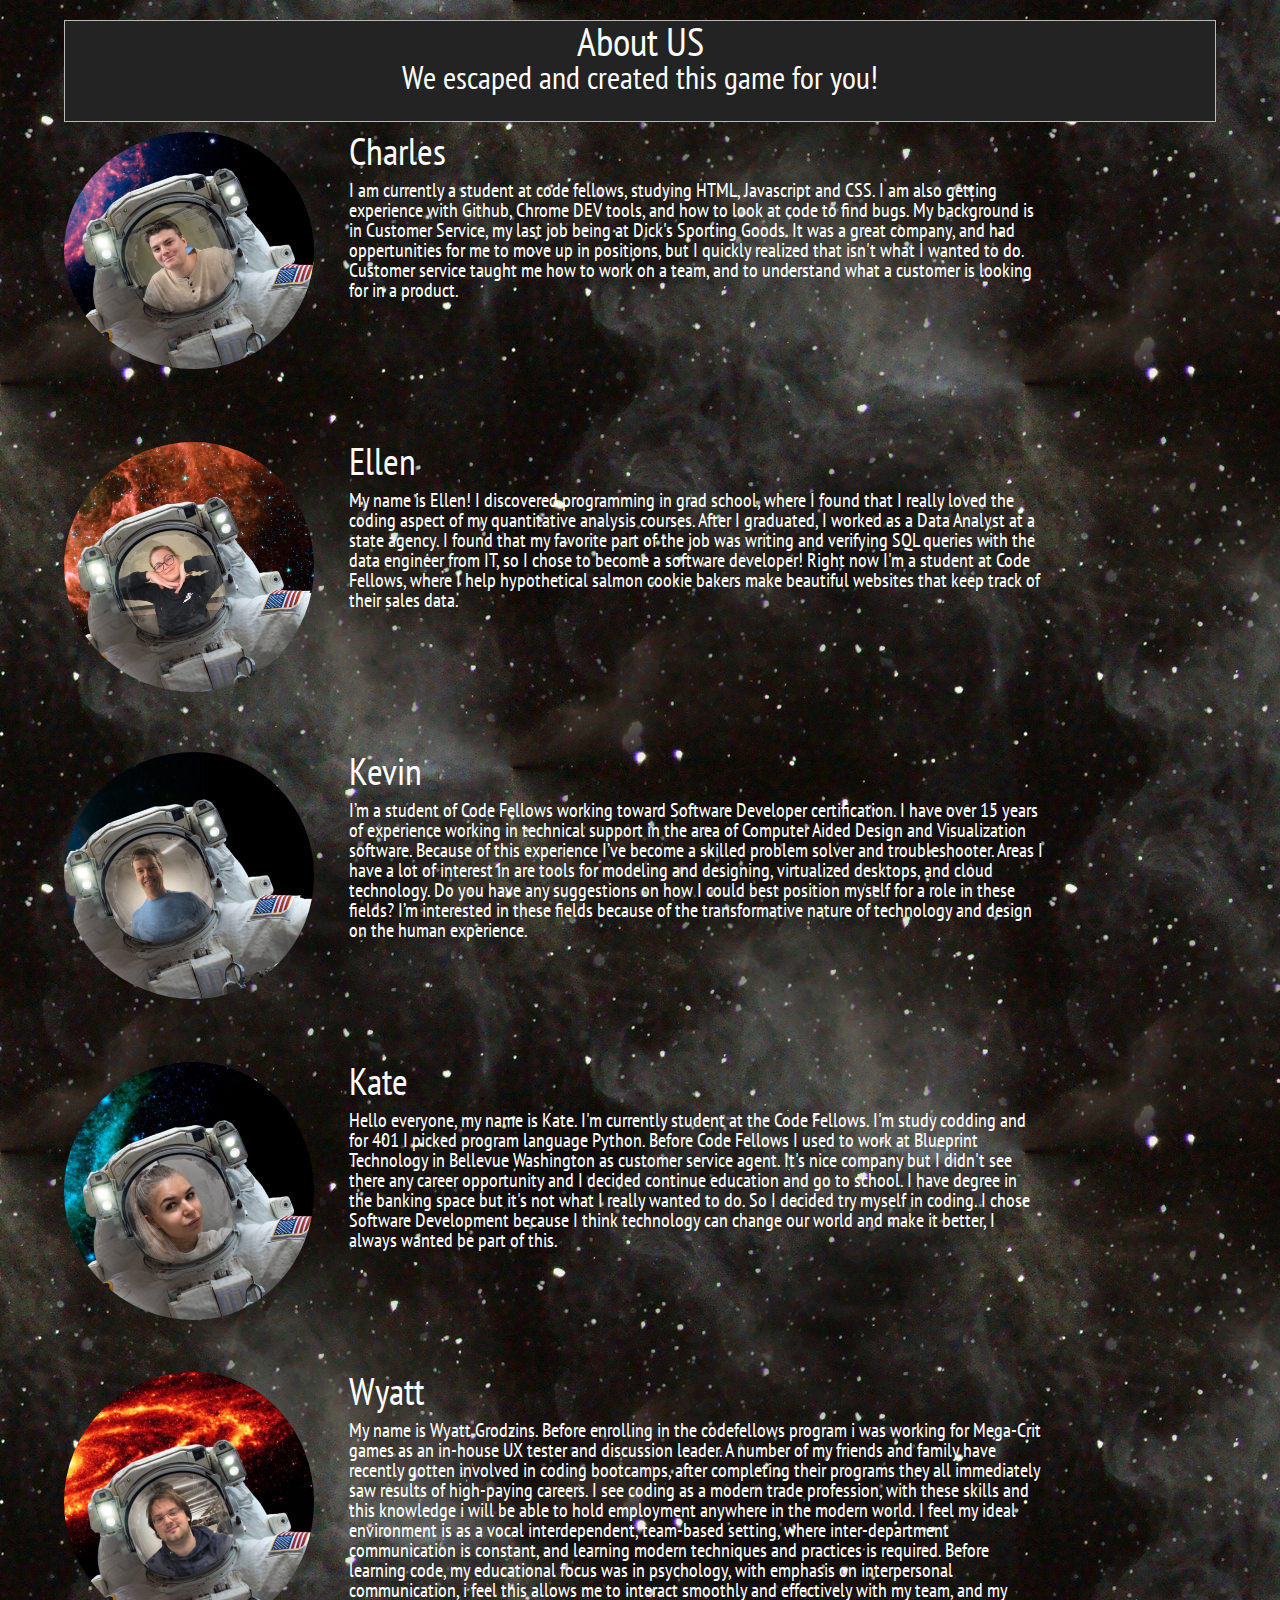
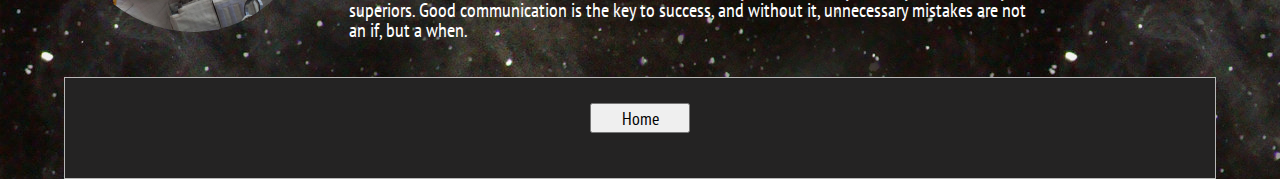
==== commit 5dfd3017: "changed start button and about me" ====
--- a/aboutUS.html
+++ b/aboutUS.html
@@ -21,7 +21,7 @@
       <img src="images/Charles.jpg" alt="Charles">
       <h3>Charles</h3>
       <p>
-        I am currently a student at code fellows. My background is in software development. I am adept in HTML, Javascript and CSS. I have experience with Github, and Chrome DEV tools, and how to look at code to find bugs. I have also done some customer service gigs, so I know how to work on a team, and to understand what a customer is looking for in a product.
+        I am currently a student at code fellows, studying HTML, Javascript and CSS. I am also getting experience with Github, Chrome DEV tools, and how to look at code to find bugs. My background is in Customer Service, my last job being at Dick's Sporting Goods. It was a great company, and had oppertunities for me to move up in positions, but I quickly realized that isn't what I wanted to do. Customer service taught me how to work on a team, and to understand what a customer is looking for in a product. 
       </p>
     </div>
     <div class="devs">
--- a/aboutUS.css
+++ b/aboutUS.css
@@ -11,30 +11,51 @@
 div.devs {
   height: 300px;
   margin-bottom: 5px;
-  animation: bounceIn 2s;
+  -webkit-animation: bounceIn 2s;
+          animation: bounceIn 2s;
 }
 header {
   text-align: center;
   border: 1px solid rgb(184, 184, 184);
   background-color: rgb(36, 35, 35);
   height: 100px;
+  margin-top: 20px;
 }
 h1{
   text-align: center;
   font-size: 40px;
   /* background: rgb(36, 35, 35); */
 }
-@keyframes bounceIn {
+@-webkit-keyframes bounceIn {
   0% {
-    transform: scale(0.5);
+    -webkit-transform: scale(0.5);
+            transform: scale(0.5);
     opacity: 0;
   }
   60% {
-    transform: scale(1.1);
+    -webkit-transform: scale(1.1);
+            transform: scale(1.1);
     opacity: 1;
   }
   100% {
-    transform: scale(1);
+    -webkit-transform: scale(1);
+            transform: scale(1);
+  }
+}
+@keyframes bounceIn {
+  0% {
+    -webkit-transform: scale(0.5);
+            transform: scale(0.5);
+    opacity: 0;
+  }
+  60% {
+    -webkit-transform: scale(1.1);
+            transform: scale(1.1);
+    opacity: 1;
+  }
+  100% {
+    -webkit-transform: scale(1);
+            transform: scale(1);
   }
 }
 h2{
